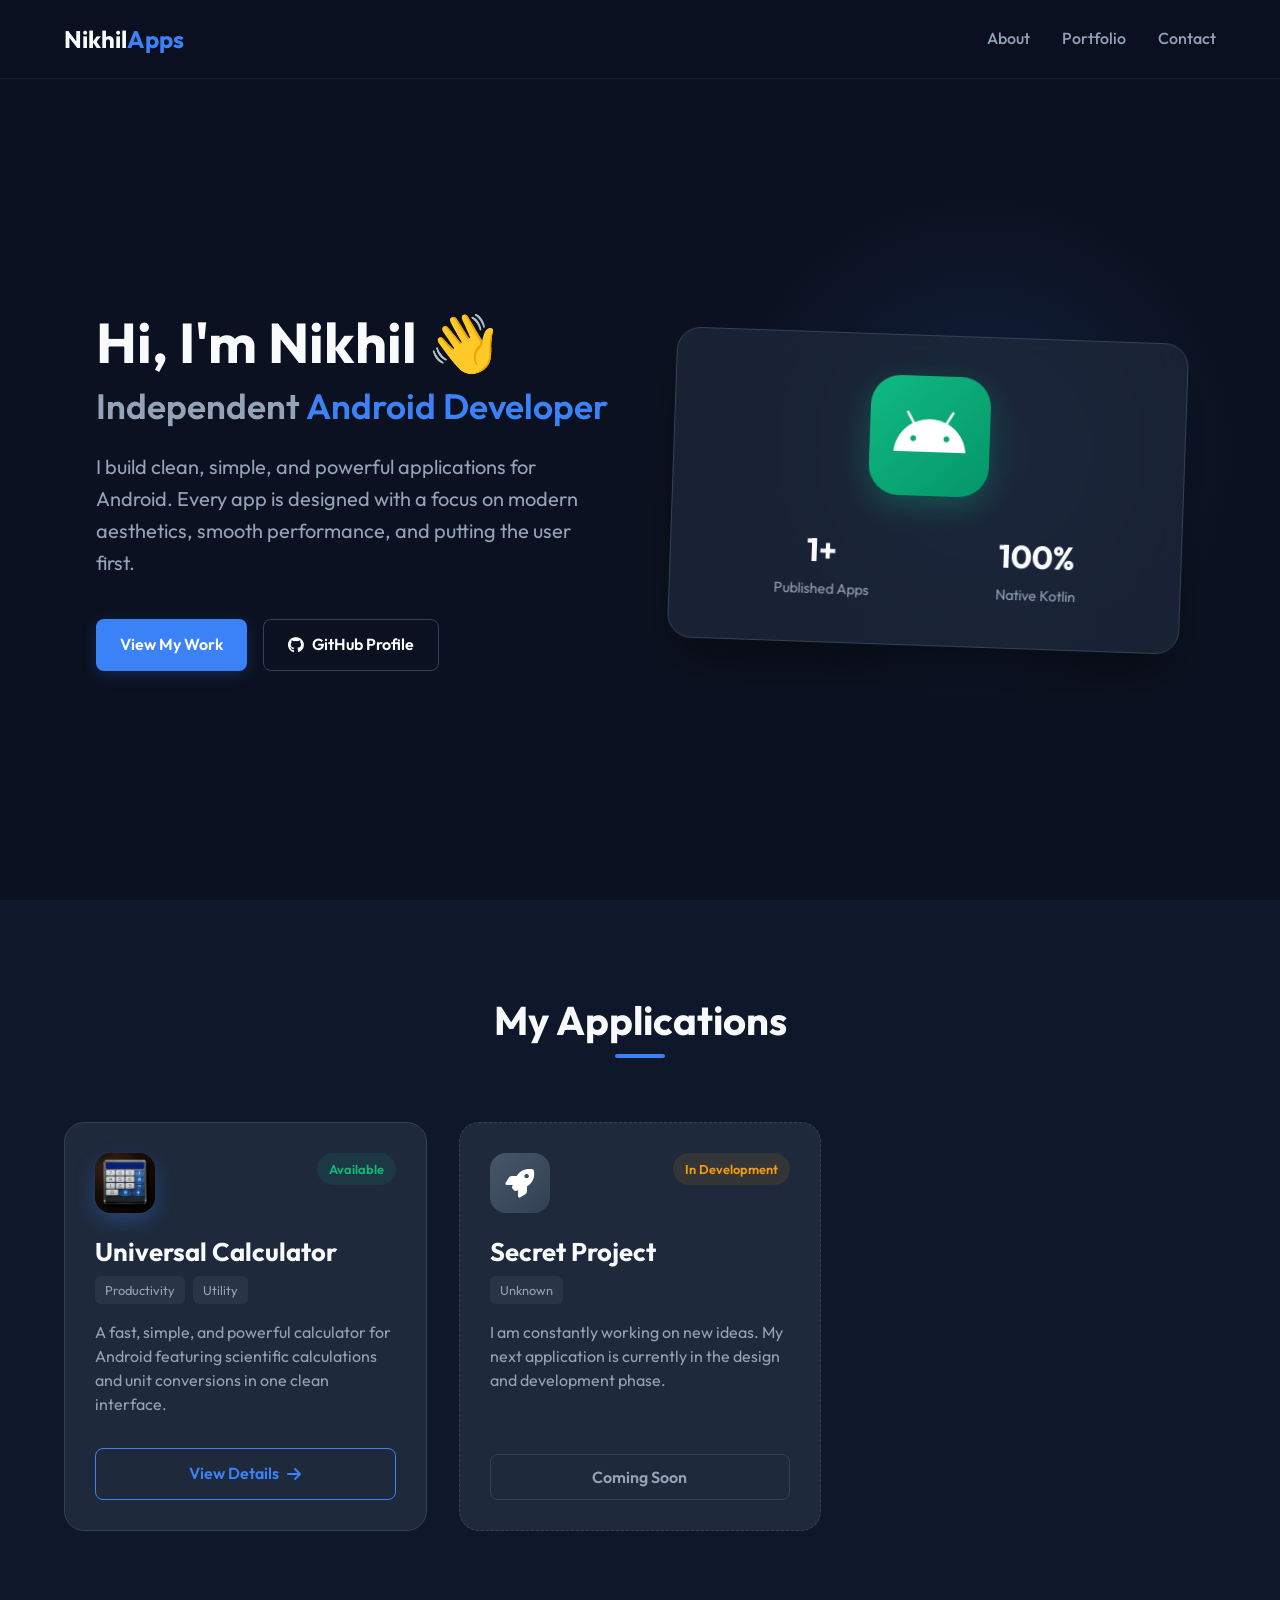
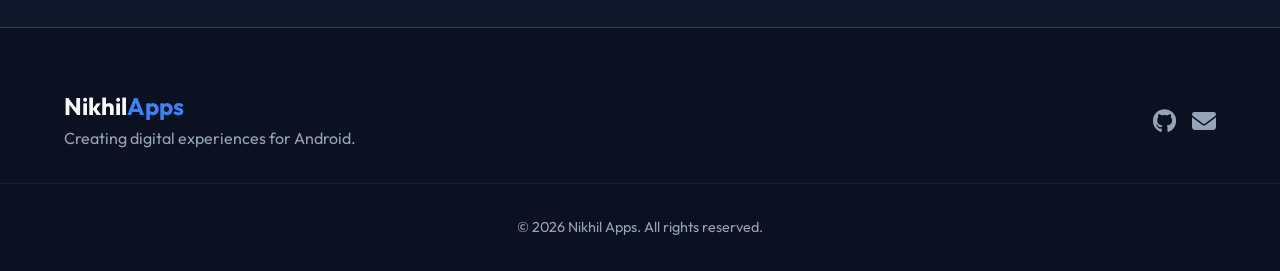
==== index.html @ 2de2325a "First commit" ====
<!DOCTYPE html>
<html lang="en">
<head>
    <meta charset="UTF-8">
    <meta name="viewport" content="width=device-width, initial-scale=1.0">
    <title>Nikhil - Android Developer</title>
    <meta name="description" content="Portfolio of Nikhil, an independent Android developer creating simple, powerful, and beautiful applications.">
    <link href="https://fonts.googleapis.com/css2?family=Outfit:wght@300;400;600;700&display=swap" rel="stylesheet">
    <link rel="stylesheet" href="https://cdnjs.cloudflare.com/ajax/libs/font-awesome/6.4.0/css/all.min.css">
    <link rel="stylesheet" href="style.css">
</head>
<body>
    <!-- Navbar -->
    <nav class="navbar">
        <div class="container nav-content">
            <div class="nav-logo">Nikhil<span class="highlight">Apps</span></div>
            <div class="nav-links">
                <a href="#about">About</a>
                <a href="#portfolio">Portfolio</a>
                <a href="#contact">Contact</a>
            </div>
        </div>
    </nav>

    <!-- Hero Section -->
    <header class="hero" id="about">
        <div class="container hero-container">
            <div class="hero-text">
                <h1>Hi, I'm Nikhil 👋</h1>
                <h2>Independent <span class="highlight">Android Developer</span></h2>
                <p>I build clean, simple, and powerful applications for Android. Every app is designed with a focus on modern aesthetics, smooth performance, and putting the user first.</p>
                <div class="hero-actions">
                    <a href="#portfolio" class="btn btn-primary">View My Work</a>
                    <a href="https://github.com/yourusername" target="_blank" class="btn btn-secondary">
                        <i class="fa-brands fa-github"></i> GitHub Profile
                    </a>
                </div>
            </div>
            <div class="hero-visual">
                <div class="dev-card">
                    <div class="dev-avatar">
                        <i class="fa-brands fa-android"></i>
                    </div>
                    <div class="dev-stats">
                        <div class="stat">
                            <span class="stat-num">1+</span>
                            <span class="stat-label">Published Apps</span>
                        </div>
                        <div class="stat">
                            <span class="stat-num">100%</span>
                            <span class="stat-label">Native Kotlin</span>
                        </div>
                    </div>
                </div>
            </div>
            <div class="glow-bg"></div>
        </div>
    </header>

    <!-- Portfolio Section -->
    <section class="portfolio" id="portfolio">
        <div class="container">
            <div class="section-title">
                <h2>My Applications</h2>
                <div class="divider"></div>
            </div>

            <div class="apps-grid">
                <!-- Universal Calculator App Card -->
                <div class="app-card">
                    <div class="app-card-header">
                        <div class="app-icon" style="background: transparent; box-shadow: none;">
                            <img src="./universal-calculator/images/App-Icon.png" alt="Universal Calculator Icon" style="width: 100%; height: 100%; object-fit: cover; border-radius: 16px; box-shadow: 0 8px 20px rgba(59, 130, 246, 0.3);">
                        </div>
                        <div class="app-status">Available</div>
                    </div>
                    <div class="app-card-body">
                        <h3>Universal Calculator</h3>
                        <p class="app-tags">
                            <span class="tag">Productivity</span>
                            <span class="tag">Utility</span>
                        </p>
                        <p class="app-desc">A fast, simple, and powerful calculator for Android featuring scientific calculations and unit conversions in one clean interface.</p>
                    </div>
                    <div class="app-card-footer">
                        <a href="./universal-calculator/index.html" class="btn btn-outline">
                            View Details <i class="fa-solid fa-arrow-right"></i>
                        </a>
                    </div>
                </div>

                <!-- Coming Soon Placeholder -->
                <div class="app-card placeholder-card">
                    <div class="app-card-header">
                        <div class="app-icon placeholder-icon">
                            <i class="fa-solid fa-rocket"></i>
                        </div>
                        <div class="app-status in-dev">In Development</div>
                    </div>
                    <div class="app-card-body">
                        <h3>Secret Project</h3>
                        <p class="app-tags">
                            <span class="tag placeholder-tag">Unknown</span>
                        </p>
                        <p class="app-desc">I am constantly working on new ideas. My next application is currently in the design and development phase.</p>
                    </div>
                    <div class="app-card-footer">
                        <button class="btn btn-outline disabled">Coming Soon</button>
                    </div>
                </div>
            </div>
        </div>
    </section>

    <!-- Footer -->
    <footer class="footer" id="contact">
        <div class="container footer-content">
            <div class="footer-brand">
                <h3>Nikhil<span class="highlight">Apps</span></h3>
                <p>Creating digital experiences for Android.</p>
            </div>
            <div class="footer-links">
                <a href="https://github.com/yourusername" target="_blank"><i class="fa-brands fa-github"></i></a>
                <a href="mailto:your.email@example.com"><i class="fa-solid fa-envelope"></i></a>
            </div>
        </div>
        <div class="copyright">
            <p>&copy; 2026 Nikhil Apps. All rights reserved.</p>
        </div>
    </footer>
</body>
</html>
---- style.css ----
:root {
    --bg-color: #0b1120;
    --card-color: #1e293b;
    --primary-color: #3b82f6;
    --primary-hover: #2563eb;
    --accent-color: #10b981;
    --text-main: #f8fafc;
    --text-muted: #94a3b8;
    --border-color: #334155;
    --glow: rgba(59, 130, 246, 0.2);
}

* {
    margin: 0;
    padding: 0;
    box-sizing: border-box;
    font-family: 'Outfit', sans-serif;
    scroll-behavior: smooth;
}

body {
    background-color: var(--bg-color);
    color: var(--text-main);
    line-height: 1.6;
    overflow-x: hidden;
}

.container {
    max-width: 1200px;
    margin: 0 auto;
    padding: 0 24px;
}

.highlight {
    color: var(--primary-color);
}

/* Typography */
h1, h2, h3 { line-height: 1.2; font-weight: 700; }

/* Buttons */
.btn {
    display: inline-flex;
    align-items: center;
    justify-content: center;
    gap: 8px;
    padding: 12px 24px;
    border-radius: 8px;
    font-weight: 600;
    font-size: 1rem;
    text-decoration: none;
    transition: all 0.3s ease;
    cursor: pointer;
    border: none;
}

.btn-primary {
    background-color: var(--primary-color);
    color: white;
    box-shadow: 0 4px 15px var(--glow);
}
.btn-primary:hover {
    background-color: var(--primary-hover);
    transform: translateY(-2px);
    box-shadow: 0 8px 25px rgba(59, 130, 246, 0.4);
}

.btn-secondary {
    background-color: transparent;
    color: white;
    border: 1px solid var(--border-color);
}
.btn-secondary:hover {
    background-color: var(--card-color);
    border-color: var(--text-muted);
}

.btn-outline {
    background-color: transparent;
    color: var(--primary-color);
    border: 1px solid var(--primary-color);
    width: 100%;
}
.btn-outline:hover {
    background-color: var(--primary-color);
    color: white;
}
.btn-outline.disabled {
    color: var(--text-muted);
    border-color: var(--border-color);
    cursor: not-allowed;
}
.btn-outline.disabled:hover {
    background-color: transparent;
}

/* Navbar */
.navbar {
    padding: 20px 0;
    position: fixed;
    width: 100%;
    top: 0;
    z-index: 100;
    background: rgba(11, 17, 32, 0.9);
    backdrop-filter: blur(10px);
    border-bottom: 1px solid rgba(255, 255, 255, 0.05);
}
.nav-content {
    display: flex;
    justify-content: space-between;
    align-items: center;
}
.nav-logo {
    font-size: 1.5rem;
    font-weight: 700;
}
.nav-links {
    display: flex;
    gap: 2rem;
}
.nav-links a {
    color: var(--text-muted);
    text-decoration: none;
    font-weight: 500;
    transition: color 0.3s;
}
.nav-links a:hover {
    color: var(--text-main);
}

/* Hero Section */
.hero {
    min-height: 100vh;
    display: flex;
    align-items: center;
    position: relative;
    padding-top: 80px;
}
.hero-container {
    display: grid;
    grid-template-columns: 1fr 1fr;
    gap: 4rem;
    align-items: center;
}
.glow-bg {
    position: absolute;
    top: 50%;
    right: 0;
    width: 600px;
    height: 600px;
    background: radial-gradient(circle, rgba(59, 130, 246, 0.15) 0%, transparent 60%);
    transform: translateY(-50%);
    z-index: -1;
}
.hero-text h1 {
    font-size: 3.5rem;
    margin-bottom: 0.5rem;
}
.hero-text h2 {
    font-size: 2.2rem;
    color: var(--text-muted);
    margin-bottom: 1.5rem;
    font-weight: 600;
}
.hero-text p {
    font-size: 1.25rem;
    color: var(--text-muted);
    margin-bottom: 2.5rem;
    max-width: 500px;
}
.hero-actions {
    display: flex;
    gap: 1rem;
}
.dev-card {
    background: rgba(30, 41, 59, 0.7);
    border: 1px solid var(--border-color);
    padding: 40px;
    border-radius: 24px;
    backdrop-filter: blur(10px);
    text-align: center;
    box-shadow: 0 25px 50px -12px rgba(0, 0, 0, 0.5);
    transform: rotate(2deg);
    transition: transform 0.4s ease;
}
.dev-card:hover {
    transform: rotate(0deg) translateY(-10px);
}
.dev-avatar {
    width: 120px;
    height: 120px;
    background: linear-gradient(135deg, #10b981, #059669);
    border-radius: 30px;
    margin: 0 auto 2rem;
    display: flex;
    align-items: center;
    justify-content: center;
    font-size: 4rem;
    color: white;
    box-shadow: 0 10px 30px rgba(16, 185, 129, 0.3);
}
.dev-stats {
    display: flex;
    justify-content: space-around;
}
.stat-num {
    display: block;
    font-size: 2rem;
    font-weight: 700;
    color: var(--text-main);
}
.stat-label {
    font-size: 0.9rem;
    color: var(--text-muted);
}

/* Portfolio Section */
.portfolio {
    padding: 6rem 0;
    background-color: #0f172a;
}
.section-title {
    text-align: center;
    margin-bottom: 4rem;
}
.section-title h2 {
    font-size: 2.5rem;
}
.divider {
    height: 4px;
    width: 50px;
    background: var(--primary-color);
    margin: 10px auto 0;
    border-radius: 2px;
}

.apps-grid {
    display: grid;
    grid-template-columns: repeat(auto-fill, minmax(350px, 1fr));
    gap: 2rem;
}

/* App Card */
.app-card {
    background: var(--card-color);
    border-radius: 20px;
    border: 1px solid var(--border-color);
    padding: 30px;
    transition: all 0.3s ease;
    display: flex;
    flex-direction: column;
}
.app-card:hover {
    transform: translateY(-8px);
    box-shadow: 0 20px 40px rgba(0,0,0,0.3);
    border-color: rgba(59, 130, 246, 0.4);
}
.app-card-header {
    display: flex;
    justify-content: space-between;
    align-items: flex-start;
    margin-bottom: 1.5rem;
}
.app-icon {
    width: 60px;
    height: 60px;
    background: linear-gradient(135deg, #3b82f6, #2563eb);
    border-radius: 16px;
    display: flex;
    align-items: center;
    justify-content: center;
    font-size: 1.8rem;
    color: white;
    box-shadow: 0 8px 20px rgba(59, 130, 246, 0.3);
}
.app-status {
    background: rgba(16, 185, 129, 0.1);
    color: var(--accent-color);
    font-size: 0.8rem;
    font-weight: 600;
    padding: 6px 12px;
    border-radius: 20px;
}
.app-status.in-dev {
    background: rgba(245, 158, 11, 0.1);
    color: #f59e0b;
}

.app-card-body {
    flex-grow: 1;
    margin-bottom: 2rem;
}
.app-card-body h3 {
    font-size: 1.6rem;
    margin-bottom: 0.5rem;
}
.app-tags {
    display: flex;
    gap: 8px;
    margin-bottom: 1rem;
}
.tag {
    font-size: 0.8rem;
    color: var(--text-muted);
    background: rgba(255,255,255,0.05);
    padding: 4px 10px;
    border-radius: 6px;
}
.app-desc {
    color: var(--text-muted);
    line-height: 1.5;
}

/* Placeholder card adjustments */
.placeholder-icon {
    background: linear-gradient(135deg, #475569, #334155);
    box-shadow: none;
}
.placeholder-card {
    border-style: dashed;
}

/* Footer */
.footer {
    padding: 4rem 0 2rem;
    background-color: #0b1120;
    border-top: 1px solid var(--border-color);
}
.footer-content {
    display: flex;
    justify-content: space-between;
    align-items: center;
    margin-bottom: 2rem;
}
.footer-brand h3 {
    font-size: 1.5rem;
    margin-bottom: 5px;
}
.footer-brand p {
    color: var(--text-muted);
}
.footer-links {
    display: flex;
    gap: 1rem;
}
.footer-links a {
    color: var(--text-muted);
    font-size: 1.5rem;
    transition: color 0.3s;
}
.footer-links a:hover {
    color: white;
}
.copyright {
    text-align: center;
    color: var(--text-muted);
    font-size: 0.9rem;
    padding-top: 2rem;
    border-top: 1px solid rgba(255,255,255,0.05);
}

/* Responsive */
@media (max-width: 768px) {
    .hero-container { grid-template-columns: 1fr; text-align: center; }
    .hero-text h1 { font-size: 2.8rem; }
    .hero-text p { margin-left: auto; margin-right: auto; }
    .hero-actions { justify-content: center; }
    .dev-card { margin-top: 2rem; }
    .nav-links { display: none; }
    .footer-content { flex-direction: column; text-align: center; gap: 1rem; }
}
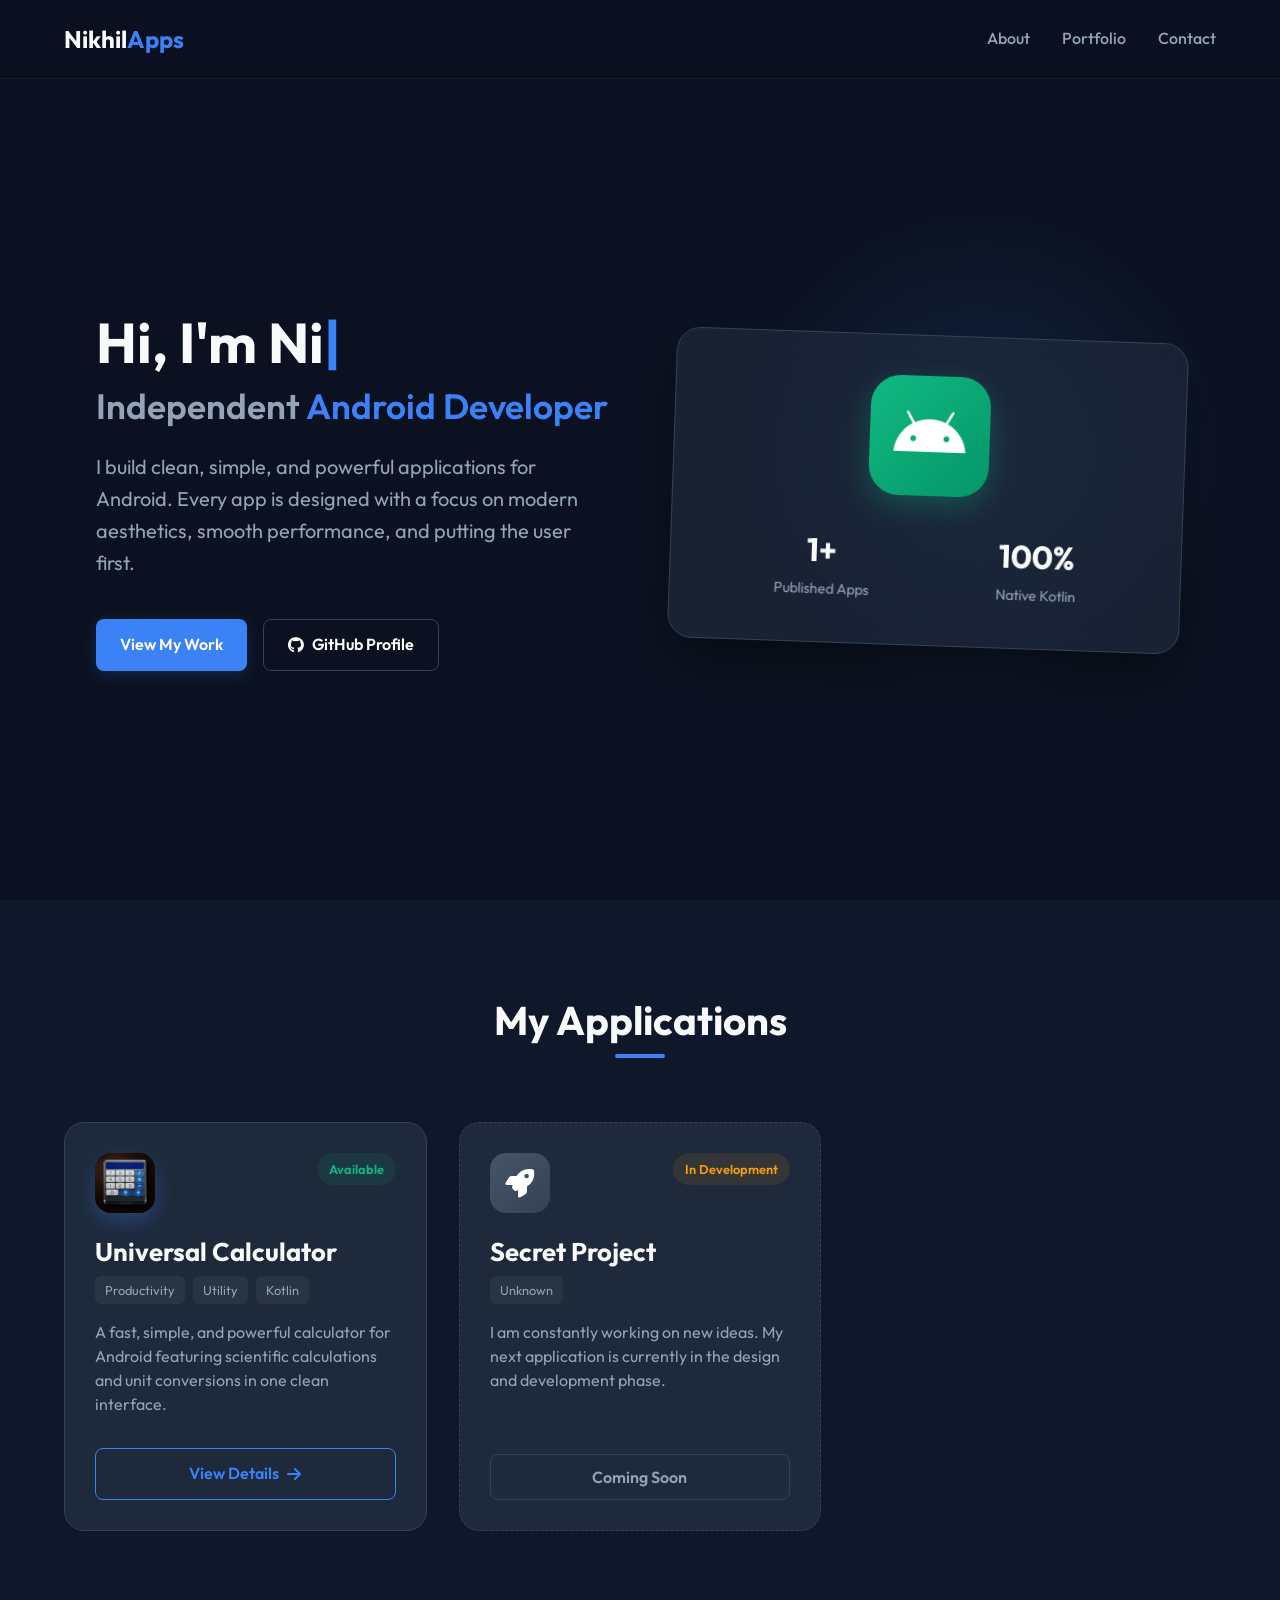
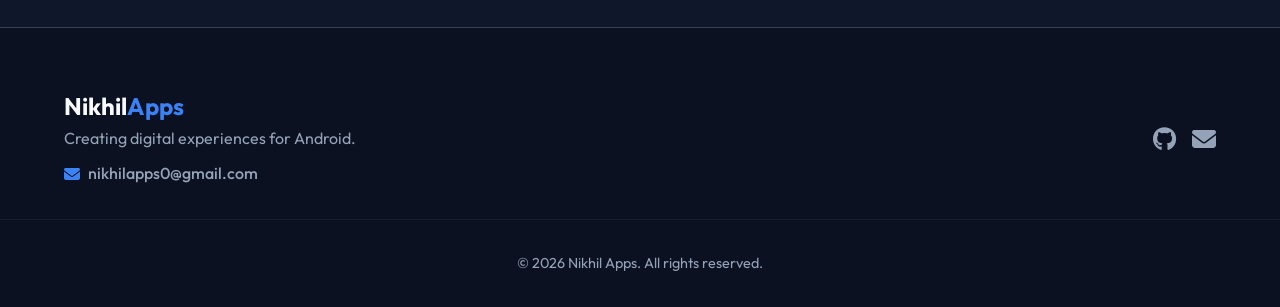
==== commit 0b8eef6f: "Website become functional except download btn" ====
--- a/index.html
+++ b/index.html
@@ -1,14 +1,17 @@
 <!DOCTYPE html>
 <html lang="en">
+
 <head>
     <meta charset="UTF-8">
     <meta name="viewport" content="width=device-width, initial-scale=1.0">
     <title>Nikhil - Android Developer</title>
-    <meta name="description" content="Portfolio of Nikhil, an independent Android developer creating simple, powerful, and beautiful applications.">
+    <meta name="description"
+        content="Portfolio of Nikhil, an independent Android developer creating simple, powerful, and beautiful applications.">
     <link href="https://fonts.googleapis.com/css2?family=Outfit:wght@300;400;600;700&display=swap" rel="stylesheet">
     <link rel="stylesheet" href="https://cdnjs.cloudflare.com/ajax/libs/font-awesome/6.4.0/css/all.min.css">
     <link rel="stylesheet" href="style.css">
 </head>
+
 <body>
     <!-- Navbar -->
     <nav class="navbar">
@@ -26,12 +29,13 @@
     <header class="hero" id="about">
         <div class="container hero-container">
             <div class="hero-text">
-                <h1>Hi, I'm Nikhil 👋</h1>
+                <h1 style="min-height: 1.2em; display: flex;"><span id="typing-text" data-text="Hi, I'm Nikhil 👋">Hi, I'm Nikhil 👋</span><span class="cursor">|</span></h1>
                 <h2>Independent <span class="highlight">Android Developer</span></h2>
-                <p>I build clean, simple, and powerful applications for Android. Every app is designed with a focus on modern aesthetics, smooth performance, and putting the user first.</p>
+                <p>I build clean, simple, and powerful applications for Android. Every app is designed with a focus on
+                    modern aesthetics, smooth performance, and putting the user first.</p>
                 <div class="hero-actions">
                     <a href="#portfolio" class="btn btn-primary">View My Work</a>
-                    <a href="https://github.com/yourusername" target="_blank" class="btn btn-secondary">
+                    <a href="https://github.com/NikhilKY64" target="_blank" class="btn btn-secondary">
                         <i class="fa-brands fa-github"></i> GitHub Profile
                     </a>
                 </div>
@@ -43,11 +47,11 @@
                     </div>
                     <div class="dev-stats">
                         <div class="stat">
-                            <span class="stat-num">1+</span>
+                            <span class="stat-num" id="published-apps-count">1+</span>
                             <span class="stat-label">Published Apps</span>
                         </div>
                         <div class="stat">
-                            <span class="stat-num">100%</span>
+                            <span class="stat-num" id="kotlin-percent">100%</span>
                             <span class="stat-label">Native Kotlin</span>
                         </div>
                     </div>
@@ -70,7 +74,8 @@
                 <div class="app-card">
                     <div class="app-card-header">
                         <div class="app-icon" style="background: transparent; box-shadow: none;">
-                            <img src="./universal-calculator/images/App-Icon.png" alt="Universal Calculator Icon" style="width: 100%; height: 100%; object-fit: cover; border-radius: 16px; box-shadow: 0 8px 20px rgba(59, 130, 246, 0.3);">
+                            <img src="./universal-calculator/images/App-Icon.png" alt="Universal Calculator Icon"
+                                style="width: 100%; height: 100%; object-fit: cover; border-radius: 16px; box-shadow: 0 8px 20px rgba(59, 130, 246, 0.3);">
                         </div>
                         <div class="app-status">Available</div>
                     </div>
@@ -79,8 +84,10 @@
                         <p class="app-tags">
                             <span class="tag">Productivity</span>
                             <span class="tag">Utility</span>
+                            <span class="tag app-lang-tag">Kotlin</span>
                         </p>
-                        <p class="app-desc">A fast, simple, and powerful calculator for Android featuring scientific calculations and unit conversions in one clean interface.</p>
+                        <p class="app-desc">A fast, simple, and powerful calculator for Android featuring scientific
+                            calculations and unit conversions in one clean interface.</p>
                     </div>
                     <div class="app-card-footer">
                         <a href="./universal-calculator/index.html" class="btn btn-outline">
@@ -102,7 +109,8 @@
                         <p class="app-tags">
                             <span class="tag placeholder-tag">Unknown</span>
                         </p>
-                        <p class="app-desc">I am constantly working on new ideas. My next application is currently in the design and development phase.</p>
+                        <p class="app-desc">I am constantly working on new ideas. My next application is currently in
+                            the design and development phase.</p>
                     </div>
                     <div class="app-card-footer">
                         <button class="btn btn-outline disabled">Coming Soon</button>
@@ -118,15 +126,25 @@
             <div class="footer-brand">
                 <h3>Nikhil<span class="highlight">Apps</span></h3>
                 <p>Creating digital experiences for Android.</p>
+                <p style="margin-top: 10px; font-weight: 500; display: flex; align-items: center; gap: 8px;">
+                    <i class="fa-solid fa-envelope" style="color: var(--primary-color);"></i>
+                    <a href="https://mail.google.com/mail/?view=cm&fs=1&to=nikhilapps0@gmail.com" target="_blank"
+                        style="color: var(--text-muted); text-decoration: none;">nikhilapps0@gmail.com</a>
+                </p>
             </div>
             <div class="footer-links">
-                <a href="https://github.com/yourusername" target="_blank"><i class="fa-brands fa-github"></i></a>
-                <a href="mailto:your.email@example.com"><i class="fa-solid fa-envelope"></i></a>
+                <a href="https://github.com/NikhilKY64" target="_blank"><i class="fa-brands fa-github"></i></a>
+                <a href="https://mail.google.com/mail/?view=cm&fs=1&to=nikhilapps0@gmail.com" target="_blank"><i
+                        class="fa-solid fa-envelope"></i></a>
             </div>
         </div>
         <div class="copyright">
             <p>&copy; 2026 Nikhil Apps. All rights reserved.</p>
         </div>
     </footer>
+
+    <!-- Scripts -->
+    <script src="script.js"></script>
 </body>
-</html>
+
+</html>
--- a/style.css
+++ b/style.css
@@ -369,3 +369,8 @@
     .nav-links { display: none; }
     .footer-content { flex-direction: column; text-align: center; gap: 1rem; }
 }
+
+
+/* Cursor Blink Animation */
+.cursor { color: var(--primary-color); animation: blink-caret 0.9s step-end infinite; }
+@keyframes blink-caret { 0%, 100% { opacity: 1; } 50% { opacity: 0; } }
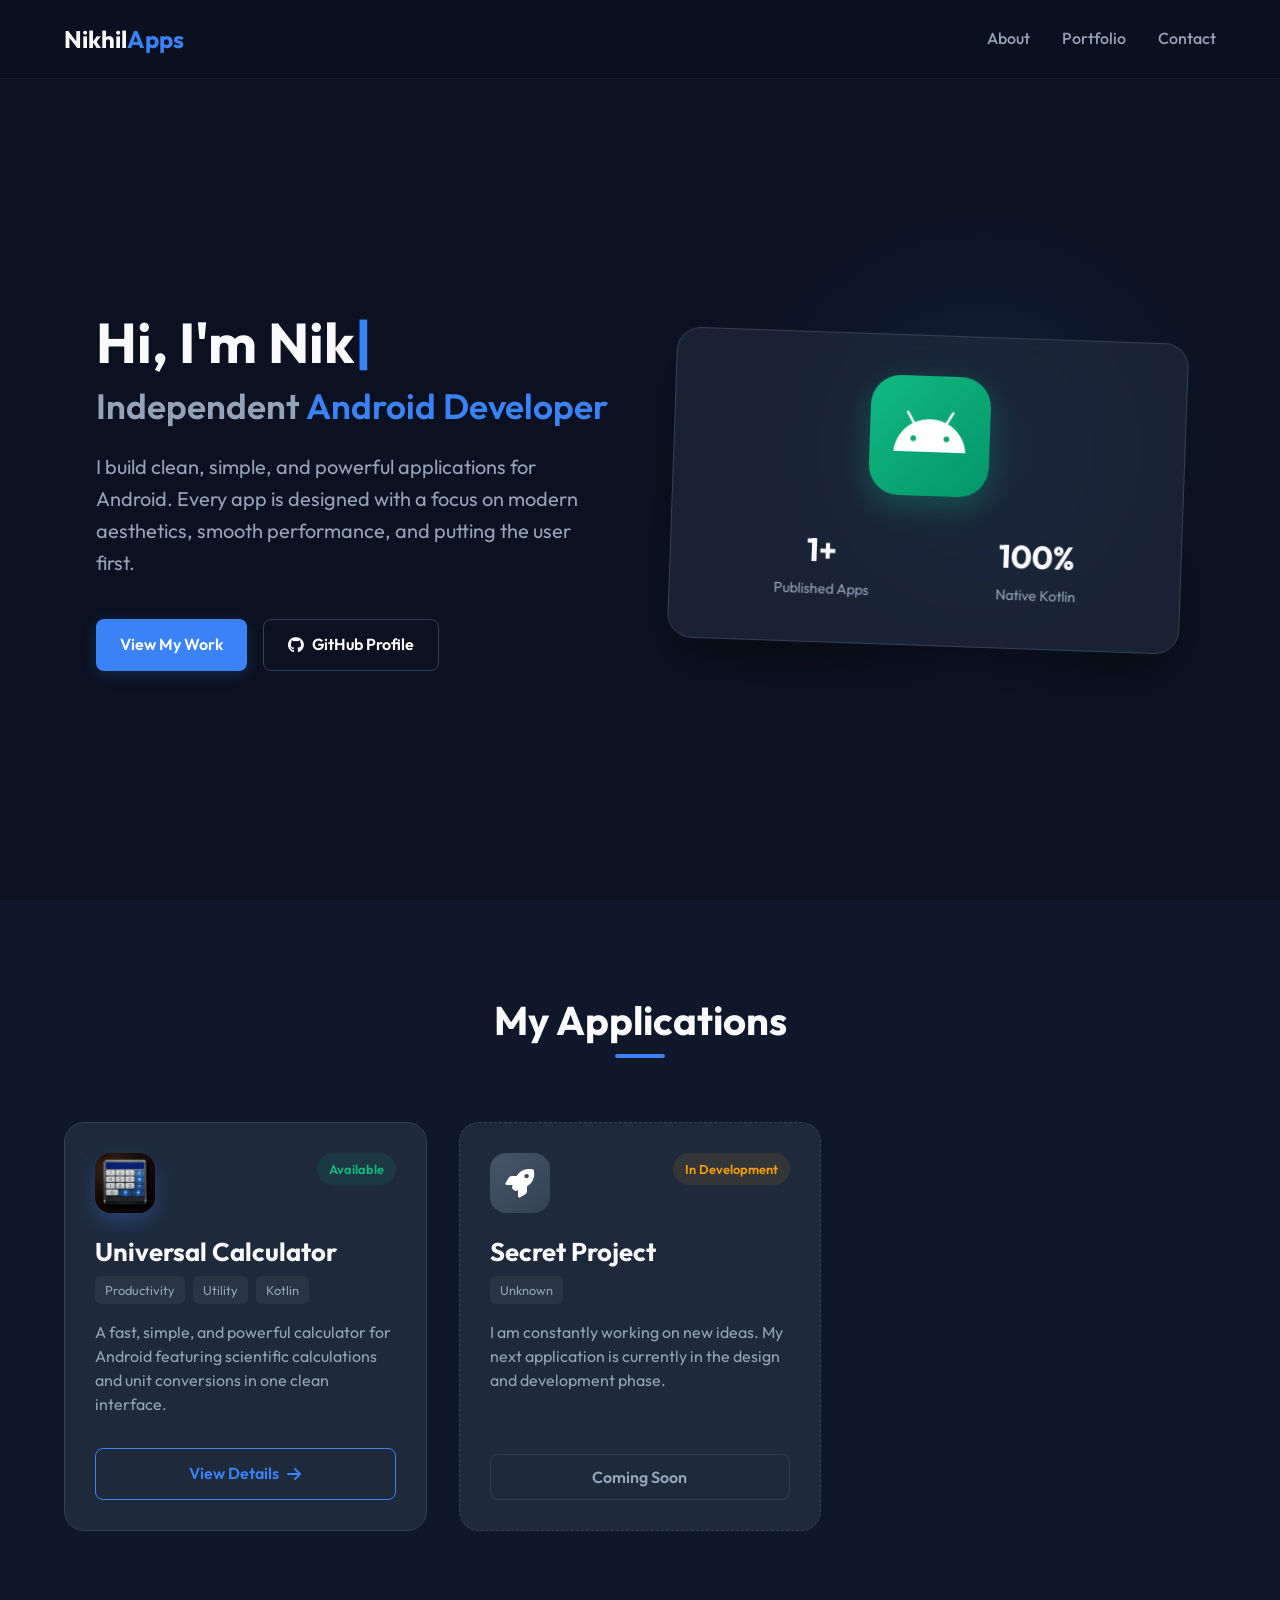
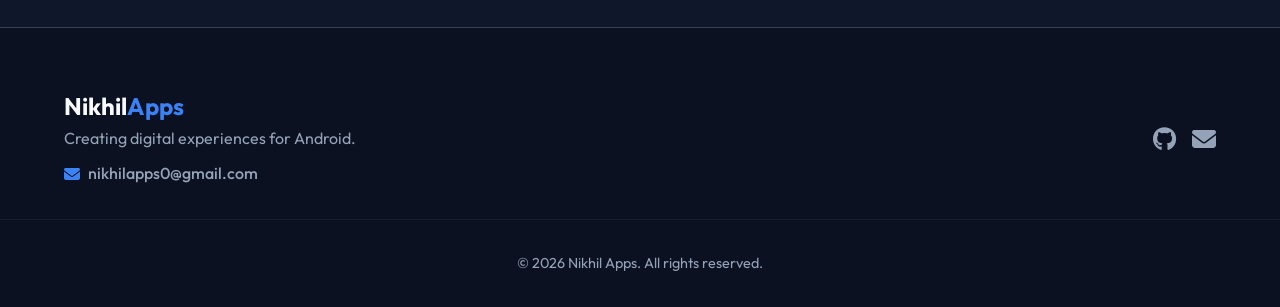
==== commit 5a618e5e: "Refactor Universal Calculator to semantic HTML & responsive CSS" ====
--- a/index.html
+++ b/index.html
@@ -29,7 +29,7 @@
     <header class="hero" id="about">
         <div class="container hero-container">
             <div class="hero-text">
-                <h1 style="min-height: 1.2em; display: flex;"><span id="typing-text" data-text="Hi, I'm Nikhil 👋">Hi, I'm Nikhil 👋</span><span class="cursor">|</span></h1>
+                <h1 style="min-height: 1.2em; display: flex;"><span id="typing-text" data-text="Hi, I'm Nikhil 👋"></span><span class="cursor">|</span></h1>
                 <h2>Independent <span class="highlight">Android Developer</span></h2>
                 <p>I build clean, simple, and powerful applications for Android. Every app is designed with a focus on
                     modern aesthetics, smooth performance, and putting the user first.</p>
@@ -74,7 +74,7 @@
                 <div class="app-card">
                     <div class="app-card-header">
                         <div class="app-icon" style="background: transparent; box-shadow: none;">
-                            <img src="./universal-calculator/images/App-Icon.png" alt="Universal Calculator Icon"
+                            <img src="./universal-calculator/assets/images/App-Icon.png" alt="Universal Calculator Icon"
                                 style="width: 100%; height: 100%; object-fit: cover; border-radius: 16px; box-shadow: 0 8px 20px rgba(59, 130, 246, 0.3);">
                         </div>
                         <div class="app-status">Available</div>
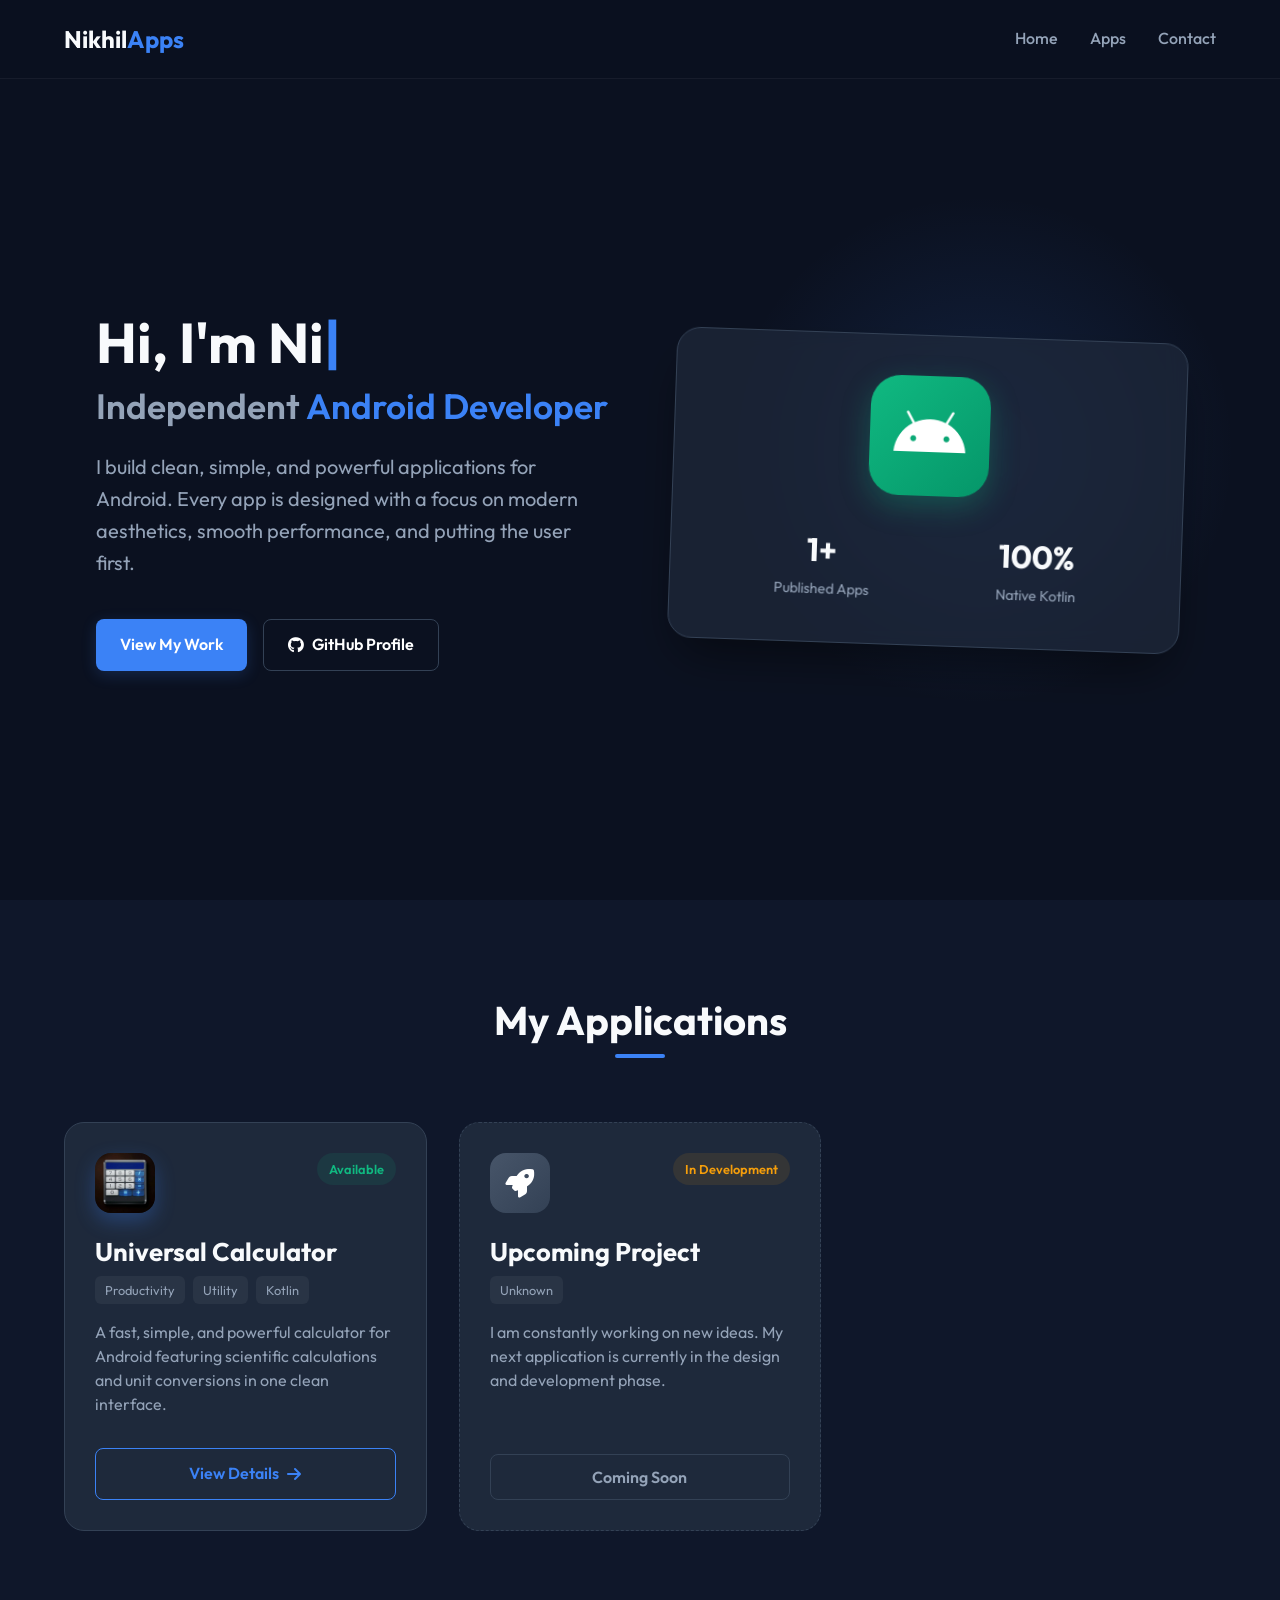
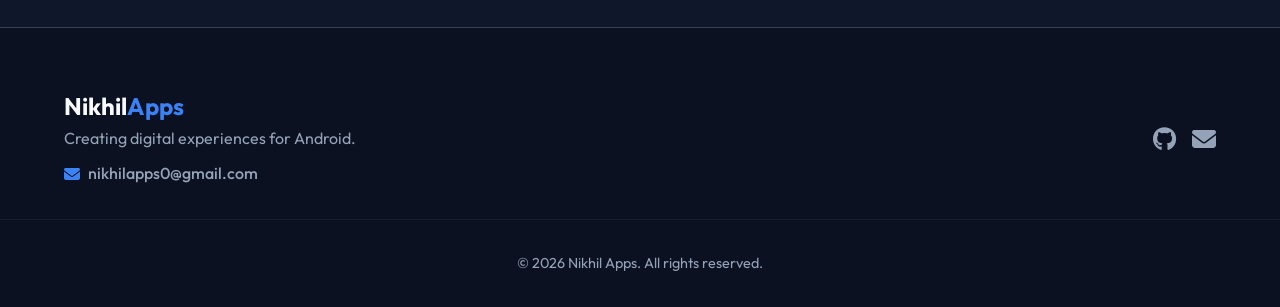
==== commit c4cf5172: "Update nav labels and placeholder title" ====
--- a/index.html
+++ b/index.html
@@ -18,8 +18,8 @@
         <div class="container nav-content">
             <div class="nav-logo">Nikhil<span class="highlight">Apps</span></div>
             <div class="nav-links">
-                <a href="#about">About</a>
-                <a href="#portfolio">Portfolio</a>
+                <a href="#about">Home</a>
+                <a href="#portfolio">Apps</a>
                 <a href="#contact">Contact</a>
             </div>
         </div>
@@ -105,7 +105,7 @@
                         <div class="app-status in-dev">In Development</div>
                     </div>
                     <div class="app-card-body">
-                        <h3>Secret Project</h3>
+                        <h3>Upcoming Project</h3>
                         <p class="app-tags">
                             <span class="tag placeholder-tag">Unknown</span>
                         </p>
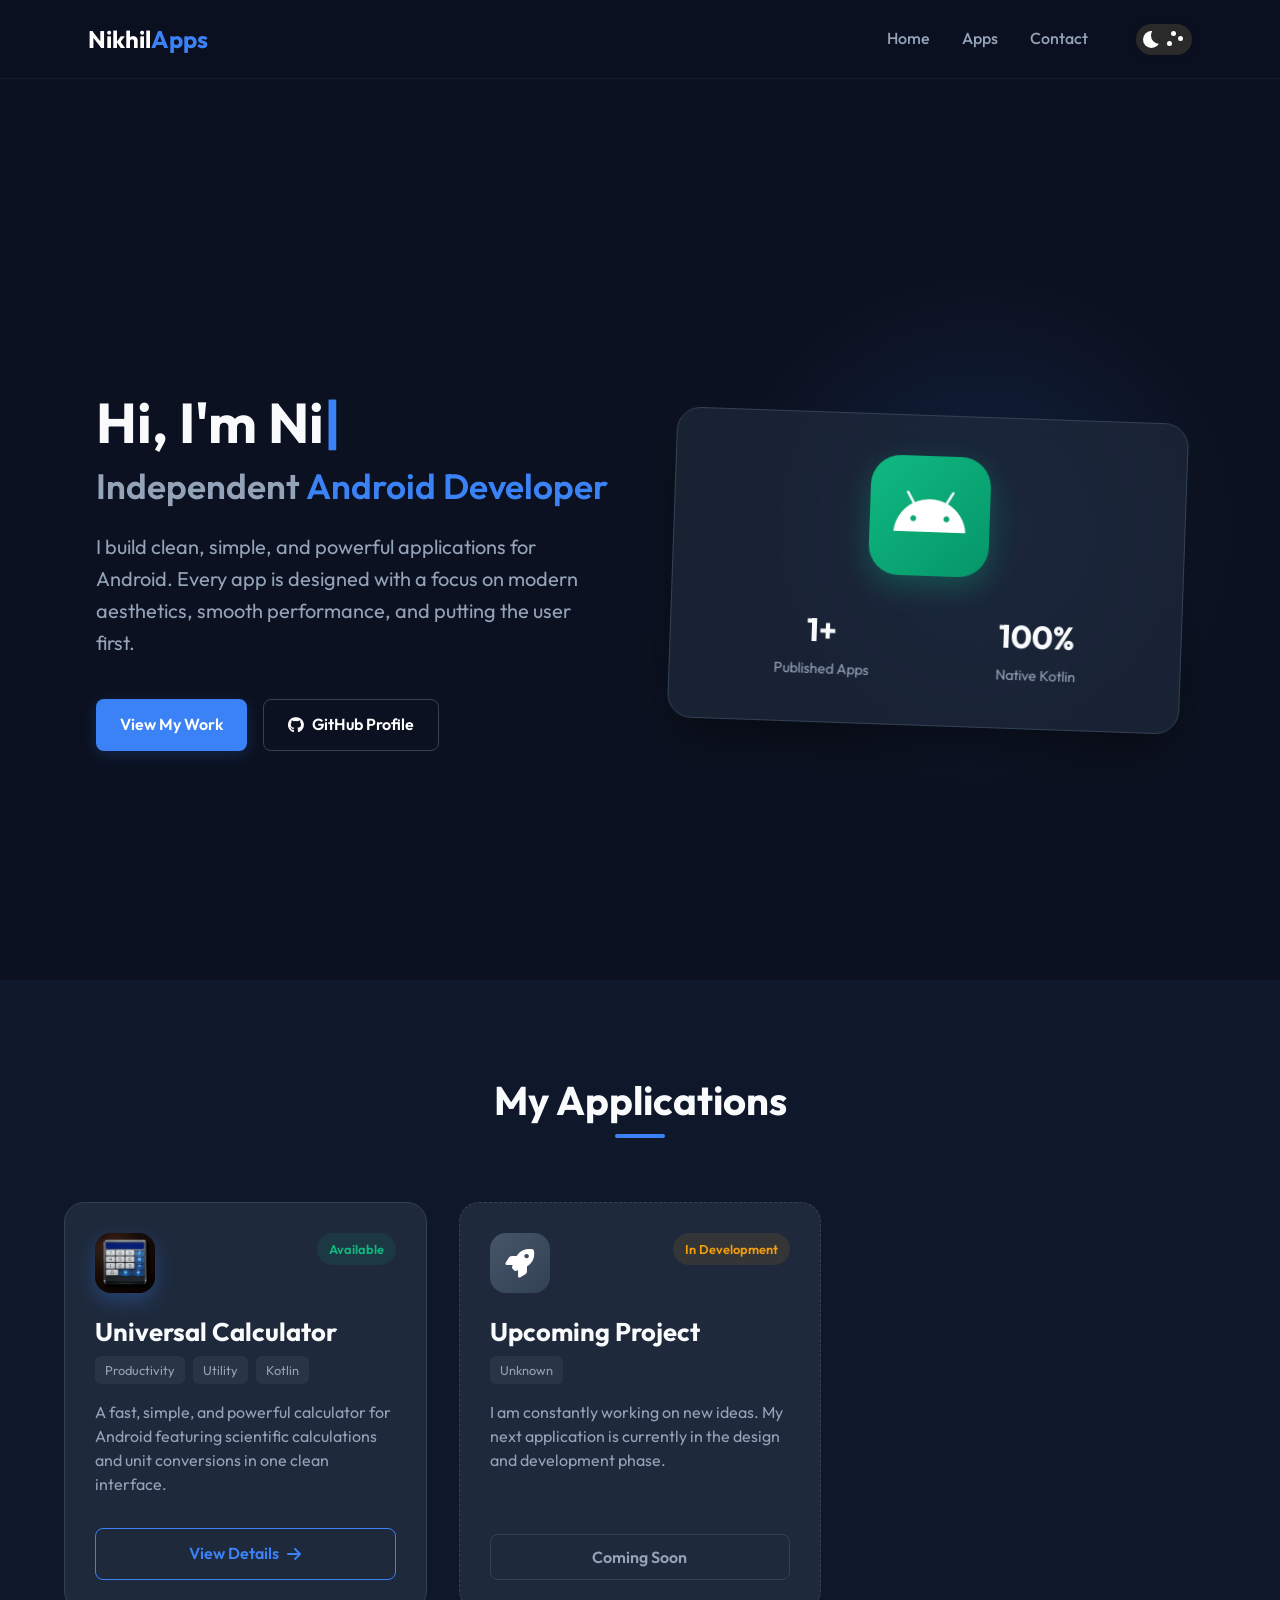
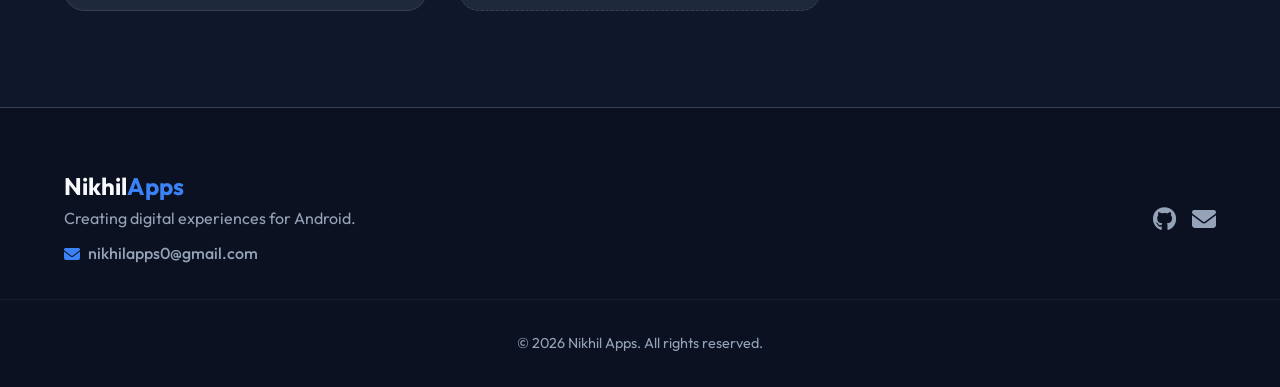
==== commit 40f3bcbc: "Add Light/Dark mode toggle to shared navbar" ====
--- a/index.html
+++ b/index.html
@@ -9,21 +9,12 @@
         content="Portfolio of Nikhil, an independent Android developer creating simple, powerful, and beautiful applications.">
     <link href="https://fonts.googleapis.com/css2?family=Outfit:wght@300;400;600;700&display=swap" rel="stylesheet">
     <link rel="stylesheet" href="https://cdnjs.cloudflare.com/ajax/libs/font-awesome/6.4.0/css/all.min.css">
+    <link rel="stylesheet" href="components/navbar.css">
     <link rel="stylesheet" href="style.css">
 </head>
 
 <body>
-    <!-- Navbar -->
-    <nav class="navbar">
-        <div class="container nav-content">
-            <div class="nav-logo">Nikhil<span class="highlight">Apps</span></div>
-            <div class="nav-links">
-                <a href="#about">Home</a>
-                <a href="#portfolio">Apps</a>
-                <a href="#contact">Contact</a>
-            </div>
-        </div>
-    </nav>
+    <!-- Navbar injected via components/navbar.js -->
 
     <!-- Hero Section -->
     <header class="hero" id="about">
@@ -144,6 +135,7 @@
     </footer>
 
     <!-- Scripts -->
+    <script src="components/navbar.js"></script>
     <script src="script.js"></script>
 </body>
 
--- a/components/navbar.css
+++ b/components/navbar.css
@@ -0,0 +1,149 @@
+/* Shared Navbar Styles */
+.navbar {
+    padding: 20px 0;
+    position: fixed;
+    width: 100%;
+    top: 0;
+    z-index: 1000;
+    background: rgba(11, 17, 32, 0.9);
+    backdrop-filter: blur(10px);
+    border-bottom: 1px solid rgba(255, 255, 255, 0.05);
+    font-family: 'Outfit', sans-serif;
+}
+.nav-content {
+    display: flex;
+    justify-content: space-between;
+    align-items: center;
+    width: 90%;
+    max-width: 1200px;
+    margin: 0 auto;
+}
+.nav-logo {
+    font-size: 1.5rem;
+    font-weight: 700;
+    cursor: pointer;
+}
+.nav-logo a {
+    color: white;
+    text-decoration: none;
+}
+.nav-logo span.highlight {
+    color: #3b82f6; /* var(--primary-color) from main site */
+}
+.nav-links {
+    display: flex;
+    gap: 2rem;
+}
+.nav-links a {
+    color: #94a3b8; /* var(--text-muted) from main site */
+    text-decoration: none;
+    font-weight: 500;
+    transition: color 0.3s;
+}
+.nav-links a:hover {
+    color: white; /* var(--text-main) from main site */
+}
+
+/* Specific Adjustments for App Sub-Pages */
+body {
+    /* Prevent content from hiding behind fixed navbar */
+    padding-top: 80px; 
+}
+
+/* Light Mode Overrides for Navbar */
+body.light-mode .navbar {
+    background: rgba(255, 255, 255, 0.9);
+    border-bottom: 1px solid rgba(0, 0, 0, 0.05);
+}
+body.light-mode .nav-logo a {
+    color: #0f172a;
+}
+body.light-mode .nav-links a {
+    color: #475569;
+}
+body.light-mode .nav-links a:hover {
+    color: #0f172a;
+}
+
+/* Theme Switch */
+.switch {
+  font-size: 14px; /* Scaled down slightly to fit navbar gracefully */
+  position: relative;
+  display: inline-block;
+  width: 4em;
+  height: 2.2em;
+  border-radius: 30px;
+  box-shadow: 0 0 10px rgba(0, 0, 0, 0.1);
+  margin-left: 1rem;
+}
+
+.switch input {
+  opacity: 0;
+  width: 0;
+  height: 0;
+}
+
+.slider {
+  position: absolute;
+  cursor: pointer;
+  top: 0;
+  left: 0;
+  right: 0;
+  bottom: 0;
+  background-color: #2a2a2a;
+  transition: 0.4s;
+  border-radius: 30px;
+  overflow: hidden;
+}
+
+.slider:before {
+  position: absolute;
+  content: "";
+  height: 1.2em;
+  width: 1.2em;
+  border-radius: 20px;
+  left: 0.5em;
+  bottom: 0.5em;
+  transition: 0.4s;
+  transition-timing-function: cubic-bezier(0.81, -0.04, 0.38, 1.5);
+  box-shadow: inset 8px -4px 0px 0px #fff;
+}
+
+.switch input:checked + .slider {
+  background-color: #00a6ff;
+}
+
+.switch input:checked + .slider:before {
+  transform: translateX(1.8em);
+  box-shadow: inset 15px -4px 0px 15px #ffcf48;
+}
+
+.star {
+  background-color: #fff;
+  border-radius: 50%;
+  position: absolute;
+  width: 5px;
+  transition: all 0.4s;
+  height: 5px;
+}
+
+.star_1 { left: 2.5em; top: 0.5em; }
+.star_2 { left: 2.2em; top: 1.2em; }
+.star_3 { left: 3em; top: 0.9em; }
+
+.switch input:checked ~ .slider .star {
+  opacity: 0;
+}
+
+.cloud {
+  width: 3.5em;
+  position: absolute;
+  bottom: -1.4em;
+  left: -1.1em;
+  opacity: 0;
+  transition: all 0.4s;
+}
+
+.switch input:checked ~ .slider .cloud {
+  opacity: 1;
+}
--- a/style.css
+++ b/style.css
@@ -1,3 +1,12 @@
+body.light-mode {
+    --bg-color: #f8fafc;
+    --card-color: #ffffff;
+    --text-main: #0f172a;
+    --text-muted: #475569;
+    --border-color: #e2e8f0;
+    --glow: rgba(59, 130, 246, 0.4);
+}
+
 :root {
     --bg-color: #0b1120;
     --card-color: #1e293b;
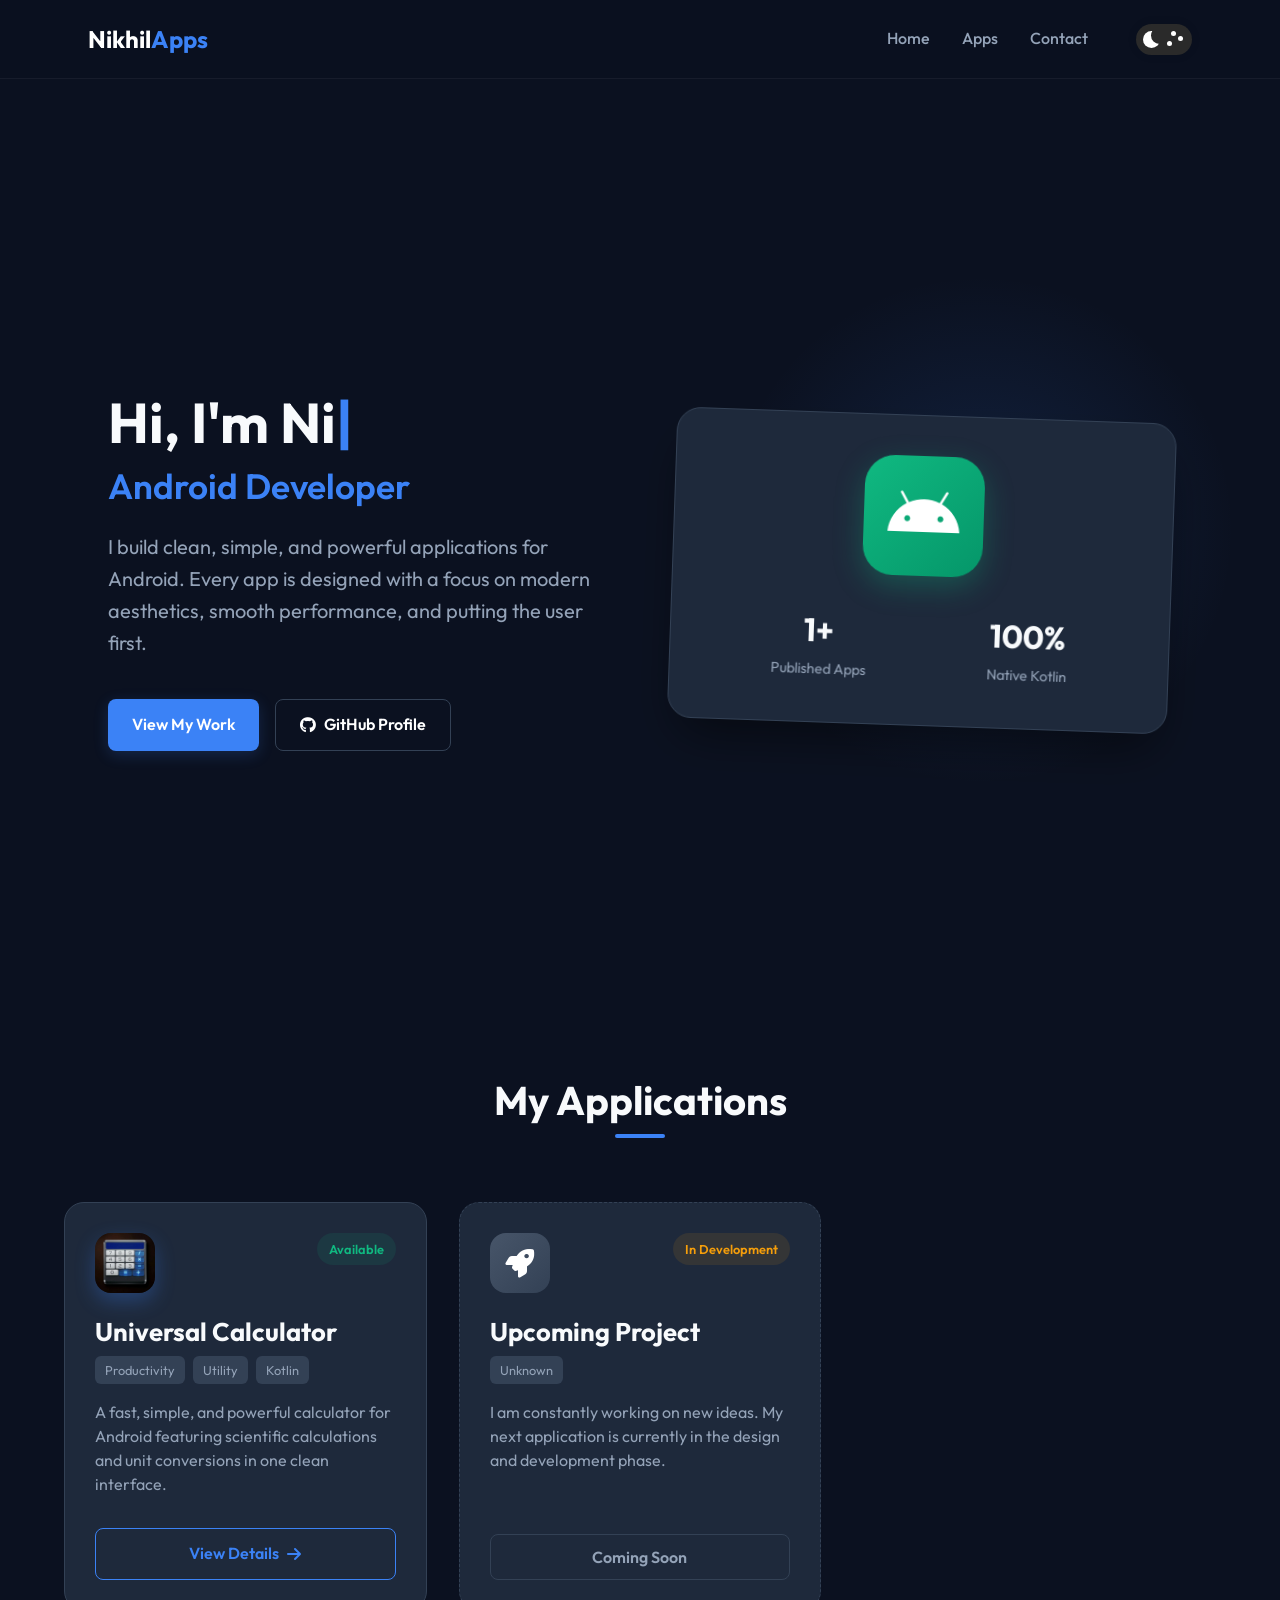
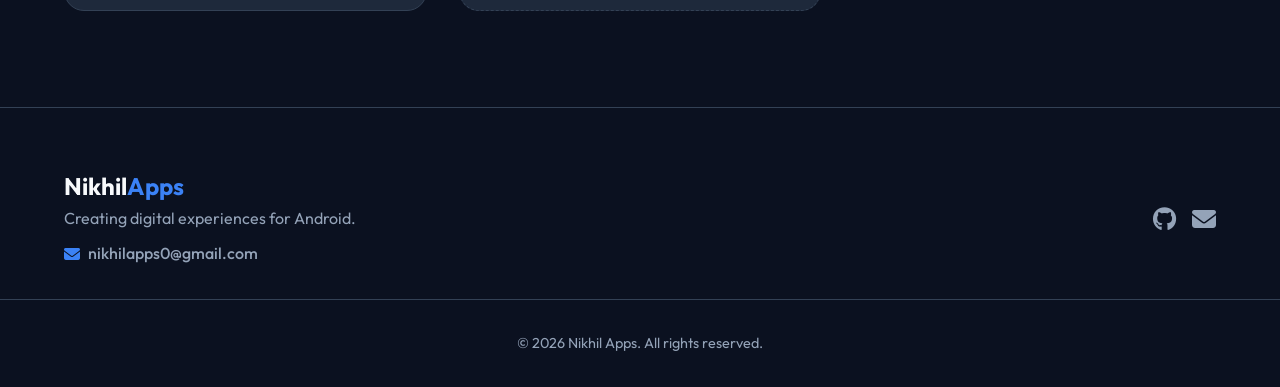
==== commit ee3dd77b: "Update index.html" ====
--- a/index.html
+++ b/index.html
@@ -6,7 +6,7 @@
     <meta name="viewport" content="width=device-width, initial-scale=1.0">
     <title>Nikhil - Android Developer</title>
     <meta name="description"
-        content="Portfolio of Nikhil, an independent Android developer creating simple, powerful, and beautiful applications.">
+        content="Portfolio of Nikhil, an Android developer creating simple, powerful, and beautiful applications.">
     <link href="https://fonts.googleapis.com/css2?family=Outfit:wght@300;400;600;700&display=swap" rel="stylesheet">
     <link rel="stylesheet" href="https://cdnjs.cloudflare.com/ajax/libs/font-awesome/6.4.0/css/all.min.css">
     <link rel="stylesheet" href="components/navbar.css">
@@ -21,7 +21,7 @@
         <div class="container hero-container">
             <div class="hero-text">
                 <h1 style="min-height: 1.2em; display: flex;"><span id="typing-text" data-text="Hi, I'm Nikhil 👋"></span><span class="cursor">|</span></h1>
-                <h2>Independent <span class="highlight">Android Developer</span></h2>
+                <h2><span class="highlight">Android Developer</span></h2>
                 <p>I build clean, simple, and powerful applications for Android. Every app is designed with a focus on
                     modern aesthetics, smooth performance, and putting the user first.</p>
                 <div class="hero-actions">
@@ -139,4 +139,4 @@
     <script src="script.js"></script>
 </body>
 
-</html>+</html>
--- a/style.css
+++ b/style.css
@@ -182,7 +182,7 @@
     gap: 1rem;
 }
 .dev-card {
-    background: rgba(30, 41, 59, 0.7);
+    background: var(--card-color);
     border: 1px solid var(--border-color);
     padding: 40px;
     border-radius: 24px;
@@ -226,7 +226,7 @@
 /* Portfolio Section */
 .portfolio {
     padding: 6rem 0;
-    background-color: #0f172a;
+    background-color: var(--bg-color);
 }
 .section-title {
     text-align: center;
@@ -311,7 +311,7 @@
 .tag {
     font-size: 0.8rem;
     color: var(--text-muted);
-    background: rgba(255,255,255,0.05);
+    background: var(--border-color);
     padding: 4px 10px;
     border-radius: 6px;
 }
@@ -332,7 +332,7 @@
 /* Footer */
 .footer {
     padding: 4rem 0 2rem;
-    background-color: #0b1120;
+    background-color: var(--bg-color);
     border-top: 1px solid var(--border-color);
 }
 .footer-content {
@@ -365,7 +365,7 @@
     color: var(--text-muted);
     font-size: 0.9rem;
     padding-top: 2rem;
-    border-top: 1px solid rgba(255,255,255,0.05);
+    border-top: 1px solid var(--border-color);
 }
 
 /* Responsive */
